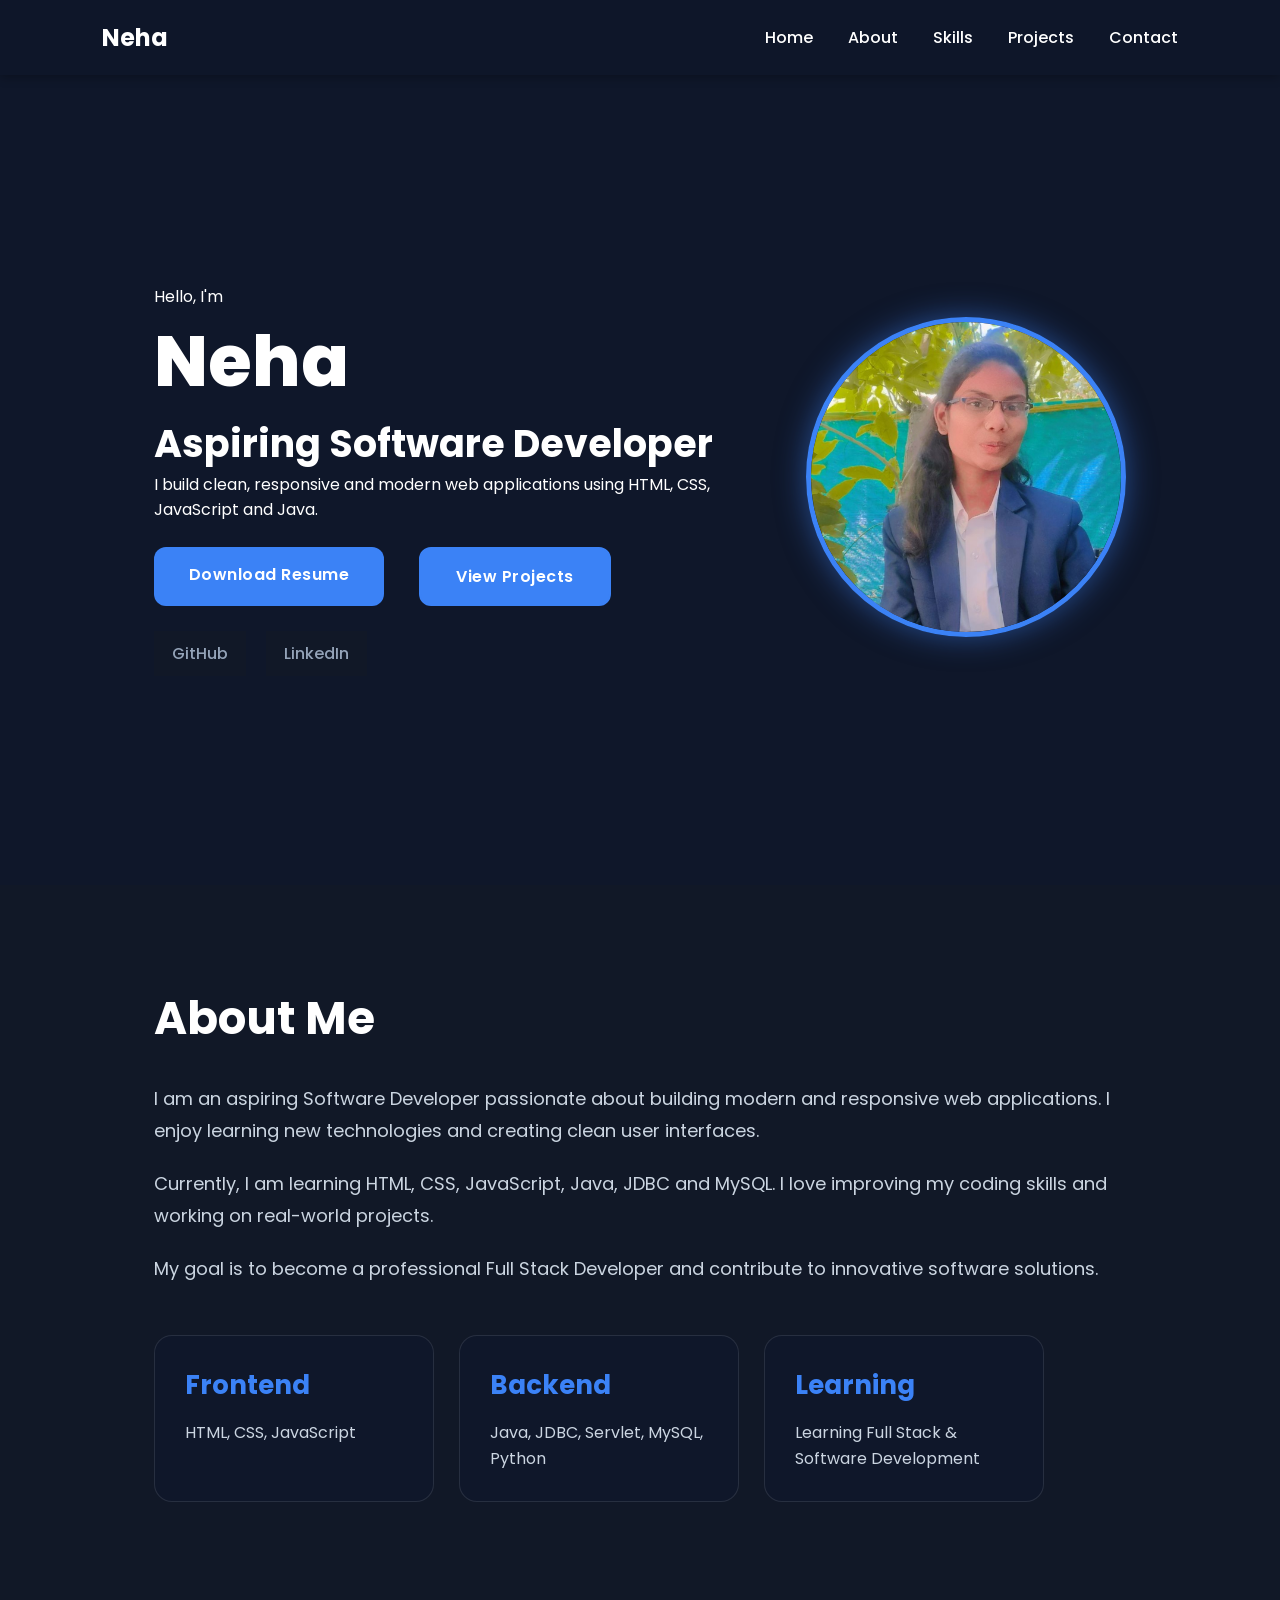
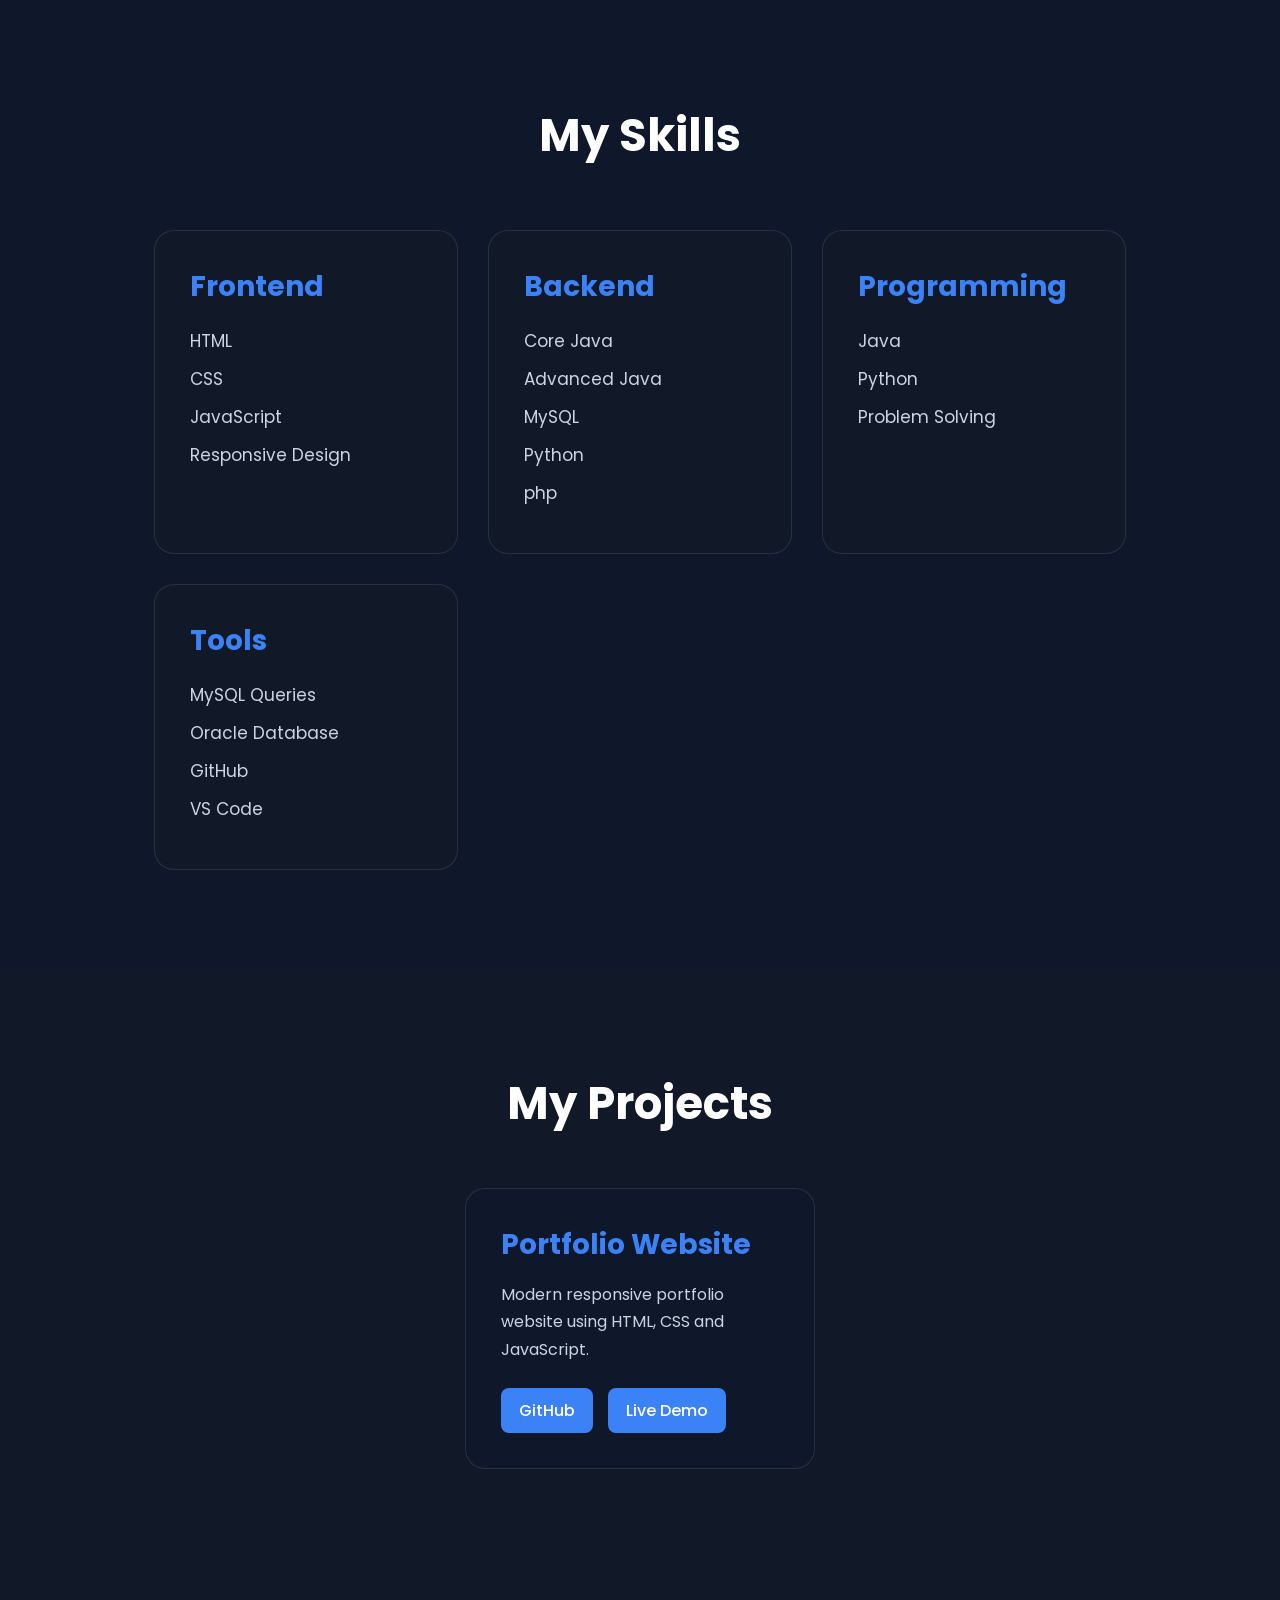
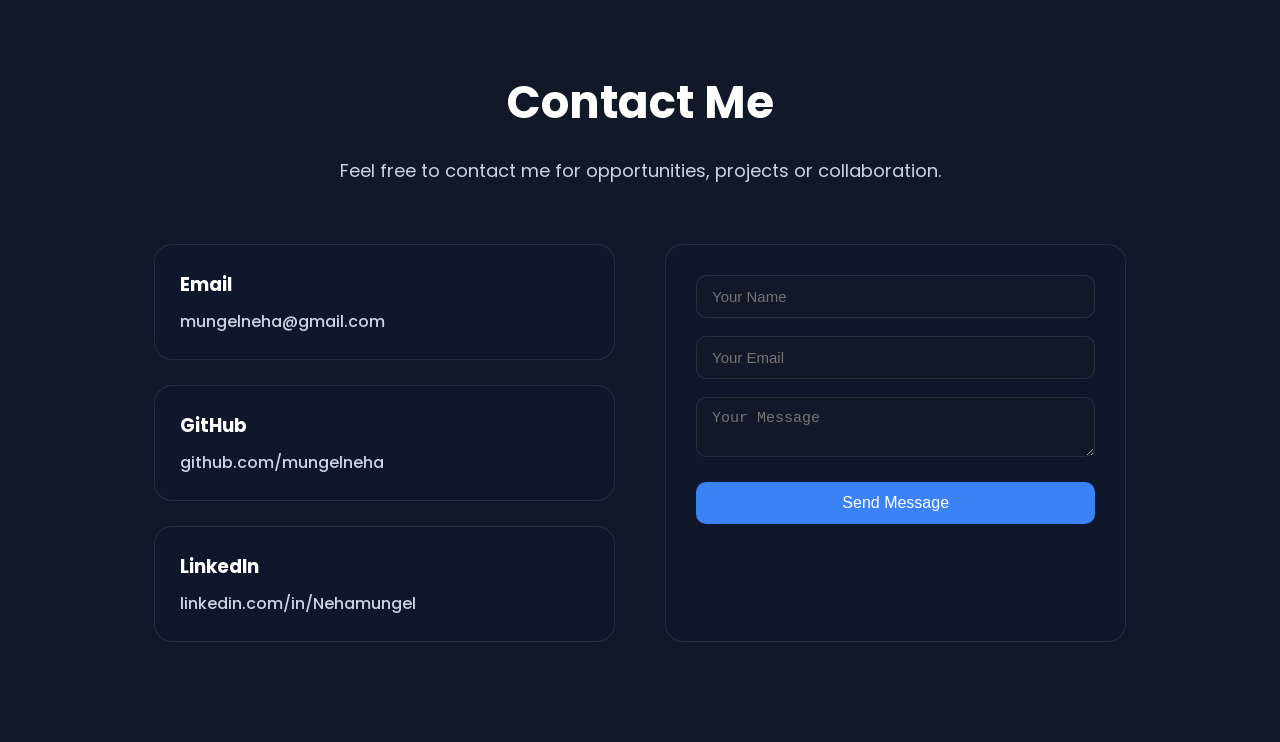
==== index.html @ 7d1bdbd8 "Add files via upload" ====
<!DOCTYPE html>
<html lang="en">
<head>
    <meta charset="UTF-8">
    <meta name="viewport" content="width=device-width, initial-scale=1.0">
    <title>Neha portfolio</title>
    <link rel="stylesheet" href="style.css">
    <link href="https://fonts.googleapis.com/css2?family=Poppins:wght@300;400;500;600;700;800&display=swap" rel="stylesheet">
    <script src="script.js"></script>
</head>
<body>
    <nav>
        <h1><span>Neha</span></h1>

        <ul>
            <li><a href="#home">Home</a></li>
            <li><a href="#about">About</a></li>
            <li><a href="#skills">Skills</a></li>
            <li><a href="#projects">Projects</a></li>
            <li><a href="#contact">Contact</a></li>
        </ul>
    </nav>
   <section class="hero"id="home">

    <div class="hero-text">

        <p class="intro">Hello, I'm</p>

        <h1>Neha</h1>

        <h2>Aspiring Software Developer</h2>

        <p class="desc">
            I build clean, responsive and modern web applications using HTML, CSS, JavaScript and Java.
        </p>

        <div class="hero-buttons">

            <a href="Resume.pdf" download class="btn">

                Download Resume

            </a>

            <a href="#projects" class="btn btn-outline">

                View Projects

            </a>

        </div>

       <div class="social-icons">

            <a href="https://github.com/mungelneha" target="_blank">
            GitHub
            </a>

            <a href="https://www.linkedin.com/in/Nehamungel" target="_blank">
             LinkedIn
            </a>

        </div>

    </div>

    <div class="hero-image">

        <img src="profile.jpeg" alt="Profile Image">

    </div>

</section>
</section>

<section class="about" id="about">

    <div class="about-container">

        <div class="about-text">

            <h2>About Me</h2>

            <p>
                I am an aspiring Software Developer passionate about building
                modern and responsive web applications.
                I enjoy learning new technologies and creating clean user interfaces.
            </p>

            <p>
                Currently, I am learning HTML, CSS, JavaScript, Java, JDBC and MySQL.
                I love improving my coding skills and working on real-world projects.
            </p>

            <p>
                My goal is to become a professional Full Stack Developer
                and contribute to innovative software solutions.
            </p>

        </div>

        <div class="about-cards">

            <div class="about-card">

                <h3>Frontend</h3>

                <span>HTML, CSS, JavaScript</span>

            </div>

            <div class="about-card">

                <h3>Backend</h3>

                <span>Java, JDBC, Servlet, MySQL, Python</span>

            </div>

            <div class="about-card">

                <h3>Learning</h3>

                <span>Learning

                    Full Stack & Software Development
                </span>

            </div>

        </div>

    </div>

</section>
<section class="skills" id="skills">

    <h2>My Skills</h2>

    <div class="skills-container">

        <!-- FRONTEND -->

        <div class="skill-card">

            <h3>Frontend</h3>

            <p>HTML</p>
            <p>CSS</p>
            <p>JavaScript</p>
            <p>Responsive Design</p>

        </div>

        <!-- BACKEND -->

        <div class="skill-card">

            <h3>Backend</h3>

            <p>Core Java</p>
            <p>Advanced Java</p>
            <p>MySQL</p>
            <p>Python</p>
            <p>php</p>

        </div>

        <!-- PROGRAMMING -->

        <div class="skill-card">

            <h3>Programming</h3>

            <p>Java</p>
            <p>Python</p>
            <p>Problem Solving</p>

        </div>

        <!-- TOOLS -->

        <div class="skill-card">

            <h3>Tools</h3>

            <p>MySQL Queries</p>
            <p>Oracle Database</p>
            <p>GitHub</p>
            <p>VS Code</p>

        </div>

    </div>

</section>
<section class="projects" id="projects">

    <h2>My Projects</h2>

    <div class="projects-container">

        <div class="project-card">

            <h3>Portfolio Website</h3>

            <p>
                Modern responsive portfolio website using HTML, CSS and JavaScript.
            </p>

            <div class="project-links">

                <a href="#">GitHub</a>

                <a href="#">Live Demo</a>

            </div>

        </div>

    </div>

</section>
<section class="contact" id="contact">

    <h2>Contact Me</h2>

    <p class="contact-text">
        Feel free to contact me for opportunities, projects or collaboration.
    </p>

    <div class="contact-container">

        <!-- CONTACT INFO -->
        <div class="contact-info">

            <div class="contact-box">
                <h3>Email</h3>
                <a href="mailto:mungelneha@gmail.com">
                    mungelneha@gmail.com
                </a>
            </div>

            <div class="contact-box">
                <h3>GitHub</h3>
                <a href="https://github.com/mungelneha" target="_blank">
                    github.com/mungelneha
                </a>
            </div>

            <div class="contact-box">
                <h3>LinkedIn</h3>
                <a href="https://linkedin.com/in/Nehamungel" target="_blank">
                    linkedin.com/in/Nehamungel
                </a>
            </div>

        </div>

        <!-- CONTACT FORM -->
        <form class="contact-form" id="contact-form">

            <input type="text" name="from_name" placeholder="Your Name" required>

            <input type="email" name="from_email" placeholder="Your Email" required>

            <textarea name="message" placeholder="Your Message" required></textarea>

            <button type="submit">Send Message</button>

        </form>

    </div>

</section>
</body>
<script src="https://cdn.emailjs.com/dist/email.min.js"></script>
<script src="script.js"></script>
</html>
---- style.css ----
*{
  margin:0;
  padding:0;
  box-sizing:border-box;
}

body{
  font-family:'poppins',sans-serif;
  background:#0f172a;
  color:white;
  margin:0;
  overflow-x:hidden;
}

nav{
    display:flex;
    justify-content:space-between;
    align-items:center;

    padding:20px 8%;

    background:rgba(17, 24, 39, 0.95);
    backdrop-filter: blur(10px);

    position:sticky;
    top:0;

    z-index:1000;

    box-shadow: 0 2px 10px rgba(0,0,0,0.3);
}

ul{
  display:flex;
  gap:35px;
  list-style:none;
}

a{
  color:white;
  text-decoration:none;
  fontsize:16px;
  font-weight:500;
  transition:0.3s;
}

.logo{
    font-size:28px;
    font-weight:700;
    color:#3b82f6;
    letter-spacing:1px;
    cursor:pointer;
}

a::after{
    content:'';
    position:absolute;
    left:0;
    bottom:-5px;

    width:0%;
    height:2px;

    background:#3b82f6;

    transition:0.3s;
}

.hero{
    min-height:100vh;
}

a:hover::after{
    width:100%;
    color:#3b82f6;
}

nav{
    background:rgba(15, 23, 42, 0.7);
    backdrop-filter: blur(12px);
}

@media(max-width:768px){

    nav{
        flex-direction:column;
        gap:15px;
    }

    ul{
        flex-direction:column;
        gap:10px;
        text-align:center;
    }
}

.hero{
    min-height:90vh;

    display:flex;

    justify-content:space-between;

    align-items:center;

    padding:0 12%;

    gap:50px;

}

.hero-image img{

    width:320px;

    height:320px;

    object-fit:cover;

    border-radius:50%;

    border:5px solid #3b82f6;

    box-shadow:0 0 30px rgba(59,130,246,0.5);
}

.hero h1{
    font-size:70px;
    font-weight:800;
    color:white;
}

.hero h1 span{
    color:#3b82f6
}

.hero h2{
    font-size:38px;
}

.hero-buttons{
    display:flex;
    gap:20px;
    margin-top:25px;
}

.btn-outline{
    background:transparent;
    border:2px solid #3b82f6;
}

.btn-outline:hover{
    background:#3b82f6;
}

.social-icons{
    margin-top:25px;
    display:flex;
    gap:20px;
}

.btn{
    display:inline-block;

    padding:15px 35px;

    background:#3b82f6;

    color:white;

    border-radius:12px;

    text-decoration:none;

    font-weight:600;

    transition:0.3s;

    margin-right:15px;

    letter-spacing:0.5px;
}

.social-icons a{
    color:#94a3b8;
    text-decoration:none;
    transition:0.3s;
    background:#111827;
    padding:10px 18px;
}

.social-icons a:hover{
    color:white;
    background:#3b82f6;
}

@media(max-width:768px){
s
    .hero{
        flex-direction:column-reverse;
        text-align:center;
        padding-top:50px;
    }

    .hero-image img{
        width:220px;
    }

    .hero h1{
        font-size:45px;
    }

    .hero-buttons{
        justify-content:center;
    }

    .social-icons{
        justify-content:center;
    }
}

.btn:hover{
    transform:translateY(-5px);
    box-shadow:0 10px 20px rgba(59,130,246,0.4);
}

@keyframes float{

    0%{
        transform:translateY(0px);
    }

    50%{
        transform:translateY(-15px);
    }

    100%{
        transform:translateY(0px);
    }
}

html{
    scroll-behavior:smooth;
}

.projects{

    padding:100px 12%;

    background:#111827;
}

.projects h2{

    text-align:center;

    font-size:45px;

    margin-bottom:50px;
}

.projects-container{

    display:flex;

    justify-content:center;
}

.project-card{

    background:#0f172a;

    padding:35px;

    border-radius:20px;

    width:350px;

    transition:0.3s;

    border:1px solid rgba(255,255,255,0.1);
}

.project-card:hover{

    transform:translateY(-10px);

    box-shadow:0 0 25px rgba(59,130,246,0.4);
}

.project-card h3{

    font-size:28px;

    color:#3b82f6;

    margin-bottom:15px;
}

.project-card p{

    color:#cbd5e1;

    line-height:1.7;

    margin-bottom:25px;
}

.project-links{

    display:flex;

    gap:15px;
}

.project-links a{

    padding:10px 18px;

    background:#3b82f6;

    color:white;

    border-radius:8px;

    text-decoration:none;

    transition:0.3s;
}

.project-links a:hover{

    background:#2563eb;
}

html{
    scroll-behavior:smooth;
}

.about{

    padding:100px 12%;

    background:#111827;
}

.about-container{

    max-width:1200px;

    margin:auto;
}

.about-text h2{

    font-size:45px;

    margin-bottom:30px;

    color:white;
}

.about-text p{

    font-size:18px;

    line-height:1.8;

    color:#cbd5e1;

    margin-bottom:20px;
}

.about-cards{

    display:flex;

    gap:25px;

    margin-top:50px;

    flex-wrap:wrap;
}

.about-card{

    background:#0f172a;

    padding:30px;

    width:280px;

    border-radius:18px;

    transition:0.3s;

    border:1px solid rgba(255,255,255,0.1);
}

.about-card:hover{

    transform:translateY(-10px);

    box-shadow:0 0 25px rgba(59,130,246,0.4);
}

.about-card h3{

    font-size:26px;

    color:#3b82f6;

    margin-bottom:15px;
}

.about-card span{

    color:#cbd5e1;

    line-height:1.6;
}

@media(max-width:768px){

    .about-text h2{
        font-size:35px;
    }

    .about-text p{
        font-size:16px;
    }

    .about-cards{
        justify-content:center;
    }
}

.skills{

    padding:100px 12%;

    background:#0f172a;
}

.skills h2{

    text-align:center;

    font-size:45px;

    margin-bottom:60px;

    color:white;
}

.skills-container{

    display:grid;

    grid-template-columns:repeat(auto-fit,minmax(250px,1fr));

    gap:30px;
}

.skill-card{

    background:#111827;

    padding:35px;

    border-radius:20px;

    transition:0.3s;

    border:1px solid rgba(255,255,255,0.1);
}

.skill-card:hover{

    transform:translateY(-10px);

    box-shadow:0 0 25px rgba(59,130,246,0.4);
}

.skill-card h3{

    font-size:28px;

    color:#3b82f6;

    margin-bottom:20px;
}

.skill-card p{

    color:#cbd5e1;

    margin-bottom:12px;

    font-size:17px;
}

@media(max-width:768px){

    .skills h2{
        font-size:35px;
    }
}

.contact{
    padding:100px 12%;
    background:#111827;
}

.contact h2{
    text-align:center;
    font-size:45px;
    margin-bottom:20px;
    color:white;
}

.contact-text{
    text-align:center;
    color:#cbd5e1;
    margin-bottom:60px;
    font-size:18px;
}

.contact-container{
    display:grid;
    grid-template-columns:1fr 1fr;
    gap:50px;
}

/* INFO SECTION */
.contact-info{
    display:flex;
    flex-direction:column;
    gap:25px;
}

.contact-box{
    background:#0f172a;
    padding:25px;
    border-radius:18px;
    border:1px solid rgba(255,255,255,0.1);
    transition:0.3s;
}

.contact-box:hover{
    transform:translateY(-8px);
    box-shadow:0 0 20px rgba(59,130,246,0.4);
}

.contact-box h3{
    color:#ffffff;
    margin-bottom:10px;
}

.contact-box p,
.contact-box a{
    color:#cbd5e1;
    text-decoration:none;
}

/* FORM SECTION */
.contact-form{
    background:#0f172a;
    padding:30px;
    border-radius:18px;
    border:1px solid rgba(255,255,255,0.1);
}

.contact-form input,
.contact-form textarea{
    width:100%;
    padding:12px 15px;
    margin-bottom:18px;
    border-radius:10px;
    border:1px solid rgba(255,255,255,0.1);
    background:#111827;
    color:white;
    font-size:15px;
    outline:none;
    transition:0.3s;
}

.contact-form input:focus,
.contact-form textarea:focus{
    border-color:#3b82f6;
    box-shadow:0 0 10px rgba(59,130,246,0.3);
}

.contact-form button{
    width:100%;
    padding:12px;
    border:none;
    border-radius:10px;
    background:#3b82f6;
    color:white;
    font-size:16px;
    cursor:pointer;
    transition:0.3s;
}

.contact-form button:hover{
    background:#2563eb;
    transform:translateY(-2px);
}

/* RESPONSIVE */
@media (max-width:768px){
    .contact-container{
        grid-template-columns:1fr;
    }

    .contact{
        padding:80px 6%;
    }

    .contact h2{
        font-size:35px;
    }
}
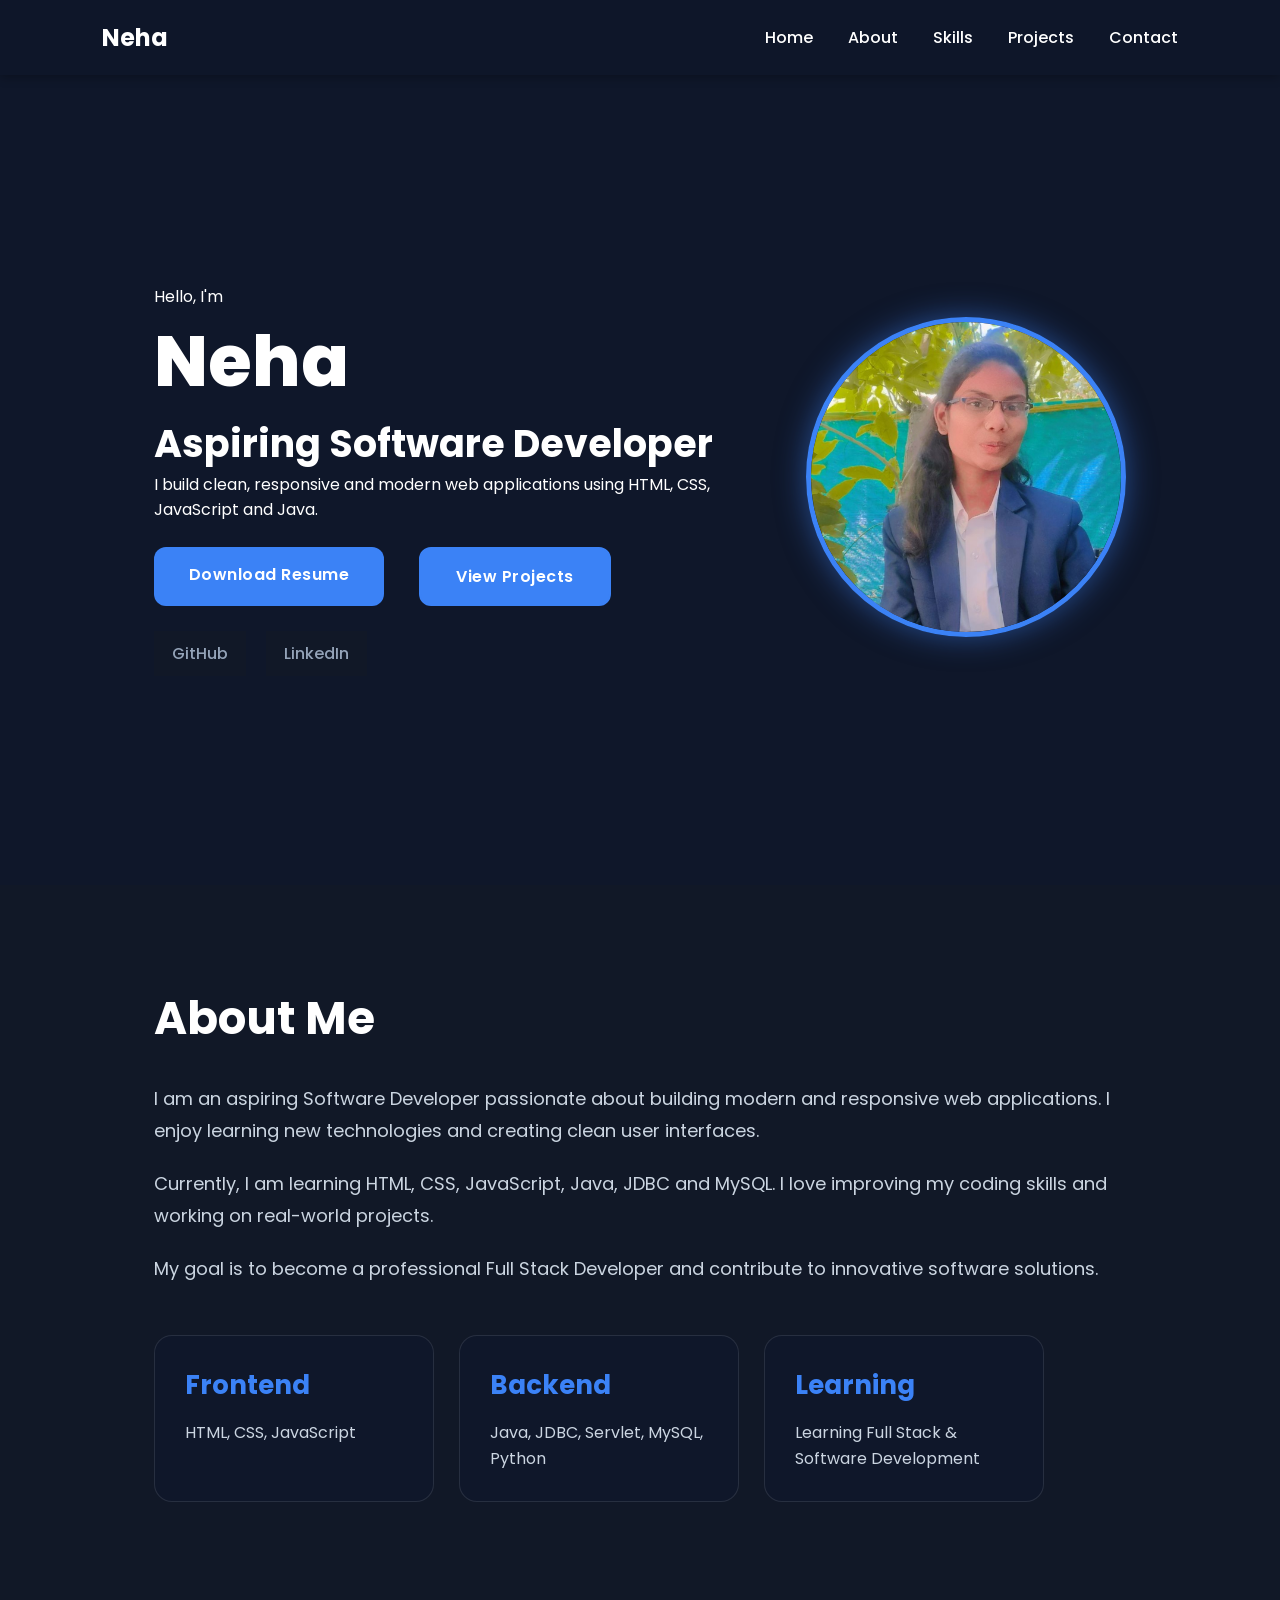
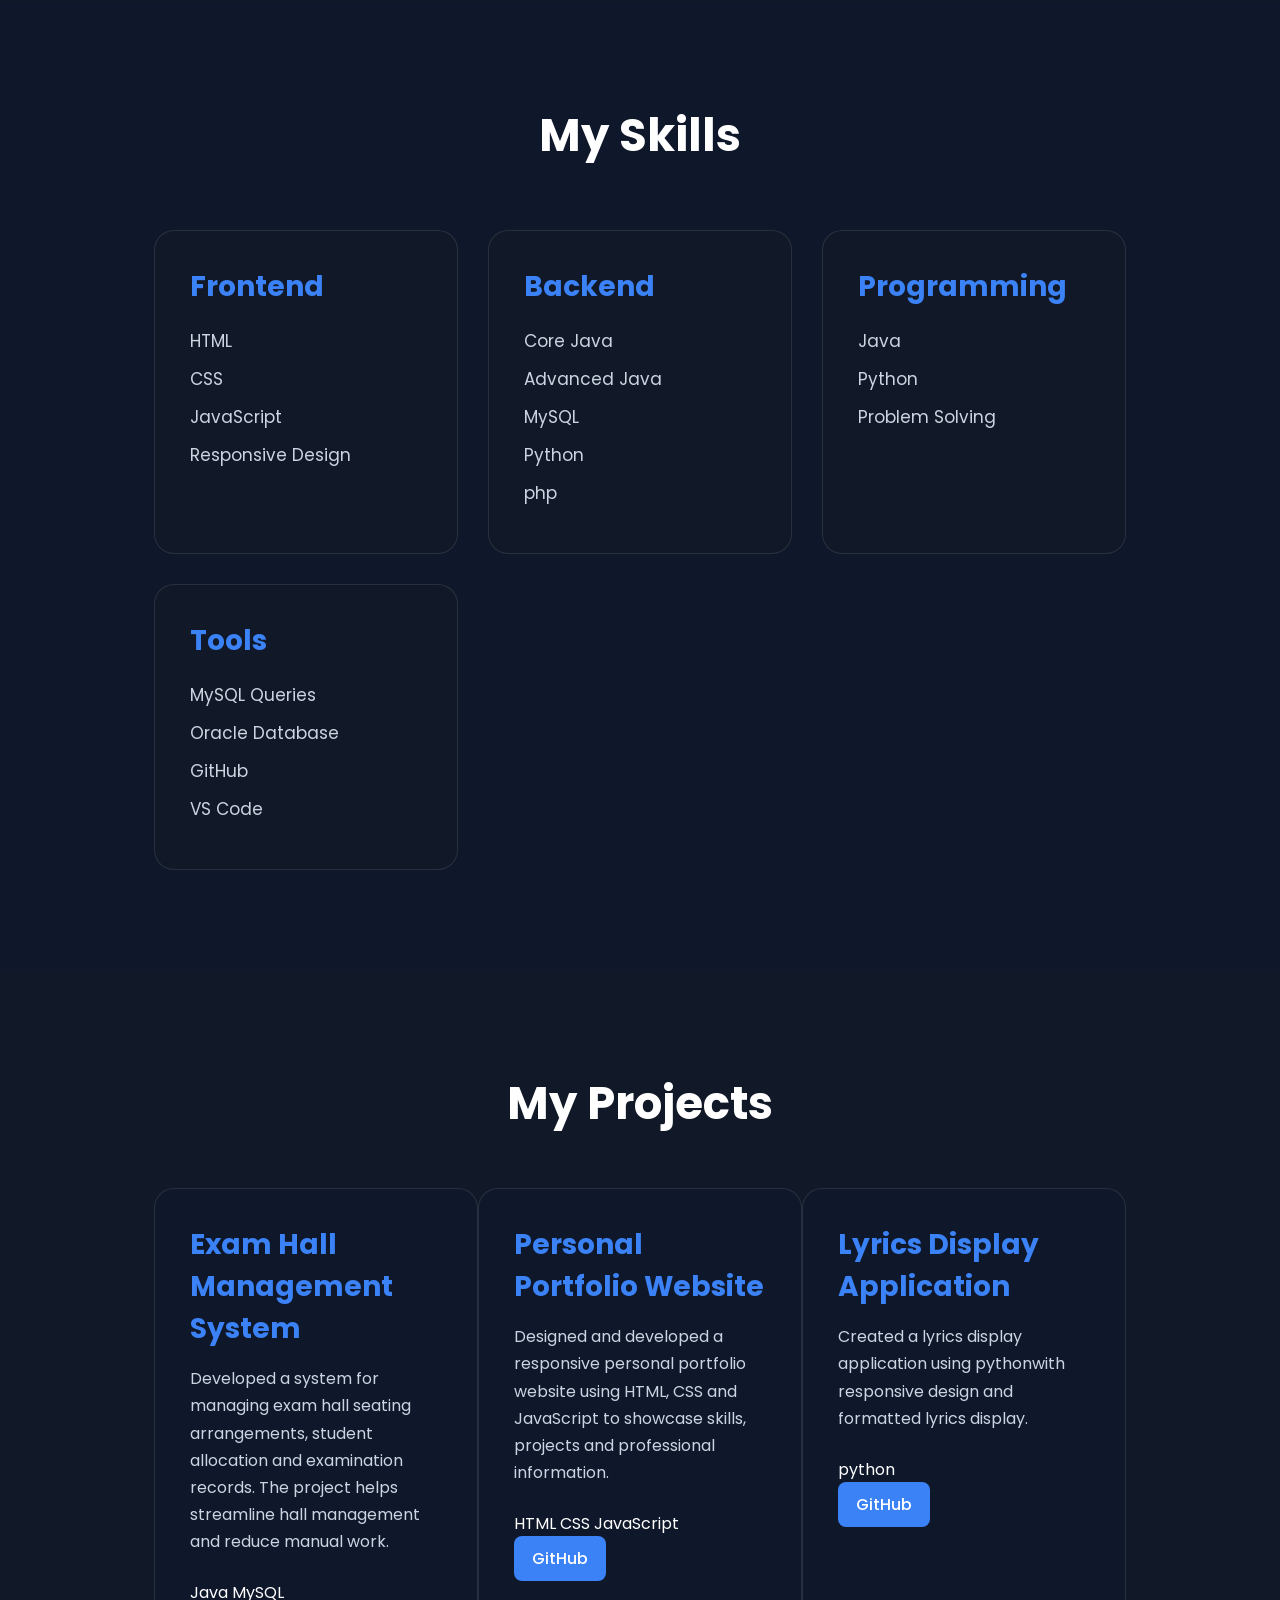
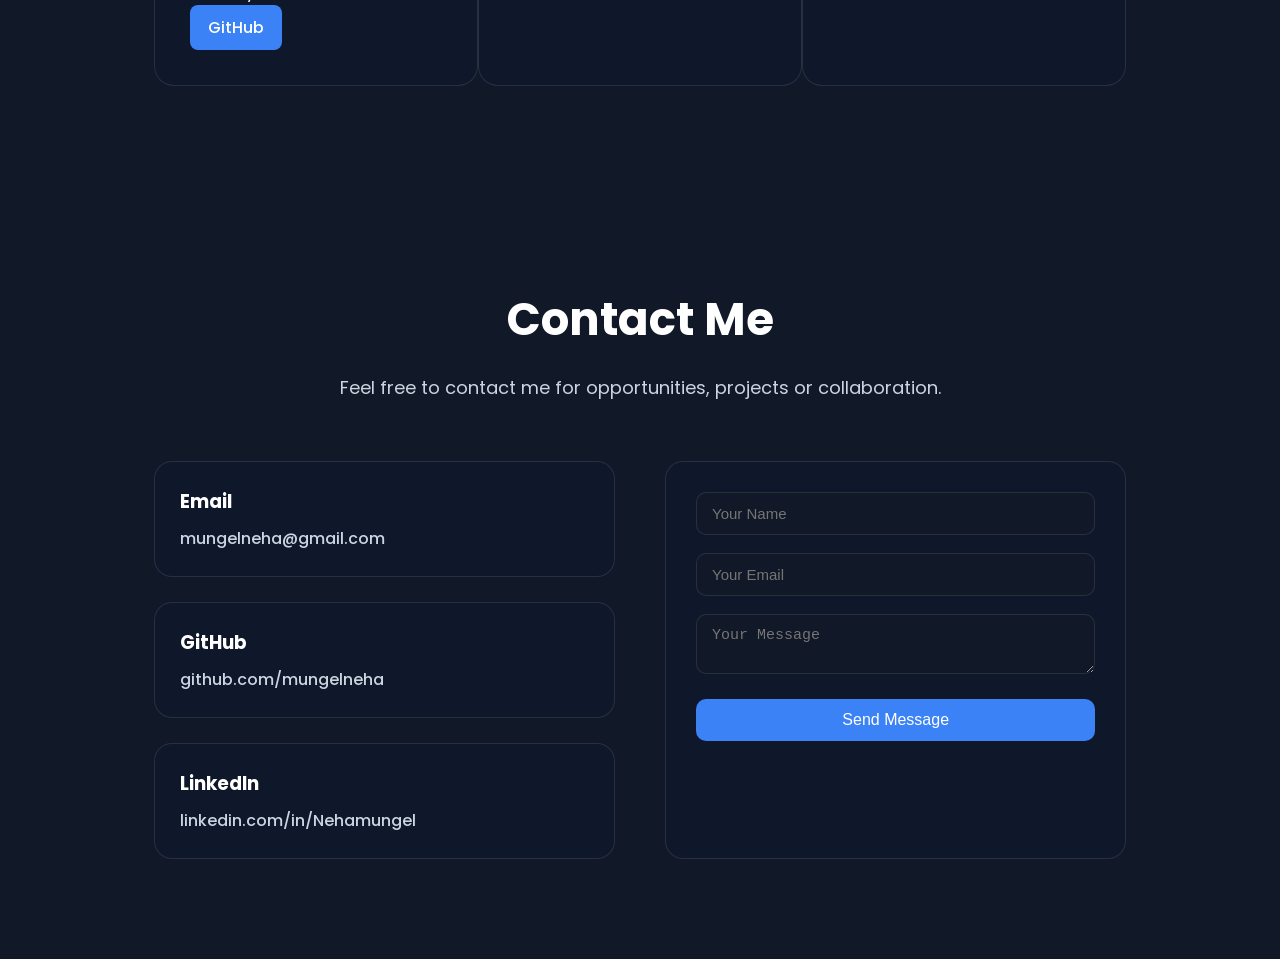
==== commit a829c071: "Fix HTML structure and formatting issues" ====
--- a/index.html
+++ b/index.html
@@ -200,20 +200,69 @@
 
     <div class="projects-container">
 
+        <!-- Project 1 -->
+
         <div class="project-card">
 
-            <h3>Portfolio Website</h3>
-
-            <p>
-                Modern responsive portfolio website using HTML, CSS and JavaScript.
-            </p>
+            <h3>Exam Hall Management System</h3>
+
+            <p>
+                Developed a system for managing exam hall seating arrangements,
+                student allocation and examination records. The project helps
+                streamline hall management and reduce manual work.
+            </p>
+
+            <div class="tech-stack">
+                <span>Java</span>
+                <span>MySQL</span>
+            </div>
 
             <div class="project-links">
-
-                <a href="#">GitHub</a>
-
-                <a href="#">Live Demo</a>
-
+                <a href="https://github.com/mungelneha/exam-hall-seating-allocation-system" target="_blank">GitHub</a>
+            </div>
+        </div>
+
+        <!-- Project 2 -->
+
+        <div class="project-card">
+
+            <h3>Personal Portfolio Website</h3>
+
+            <p>
+                Designed and developed a responsive personal portfolio website
+                using HTML, CSS and JavaScript to showcase skills, projects
+                and professional information.
+            </p>
+
+            <div class="tech-stack">
+                <span>HTML</span>
+                <span>CSS</span>
+                <span>JavaScript</span>
+            </div>
+
+            <div class="project-links">
+                <a href="https://github.com/mungelneha/portfolio" target="_blank">GitHub</a>
+            </div>
+
+        </div>
+
+        <!-- Project 3 -->
+
+        <div class="project-card">
+
+            <h3>Lyrics Display Application</h3>
+
+            <p>
+                Created a lyrics display application using pythonwith responsive design and formatted lyrics display.
+            </p>
+
+            <div class="tech-stack">
+                <span>python</span>
+                
+            </div>
+
+            <div class="project-links">
+                <a href="https://github.com/mungelneha/lyrics" target="_blank">GitHub</a>
             </div>
 
         </div>
@@ -276,4 +325,4 @@
 </body>
 <script src="https://cdn.emailjs.com/dist/email.min.js"></script>
 <script src="script.js"></script>
-</html>+</html>
